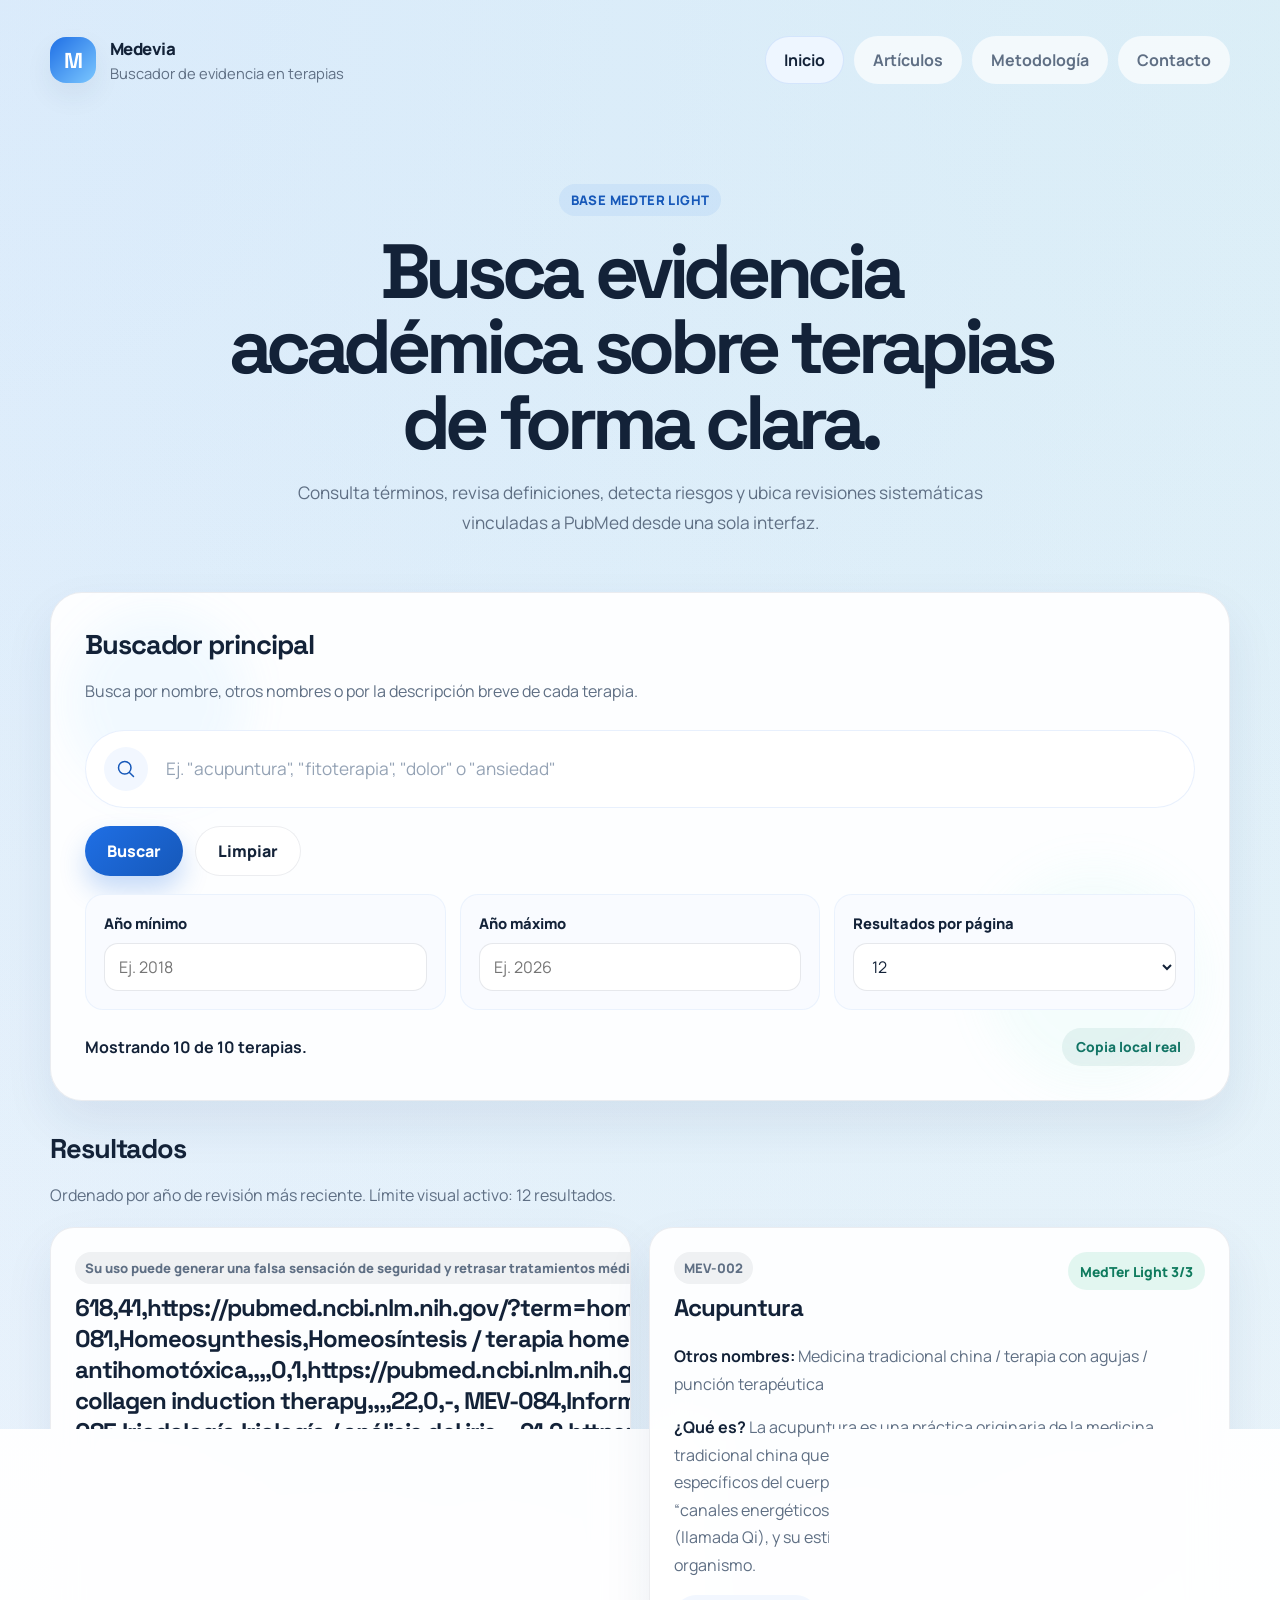
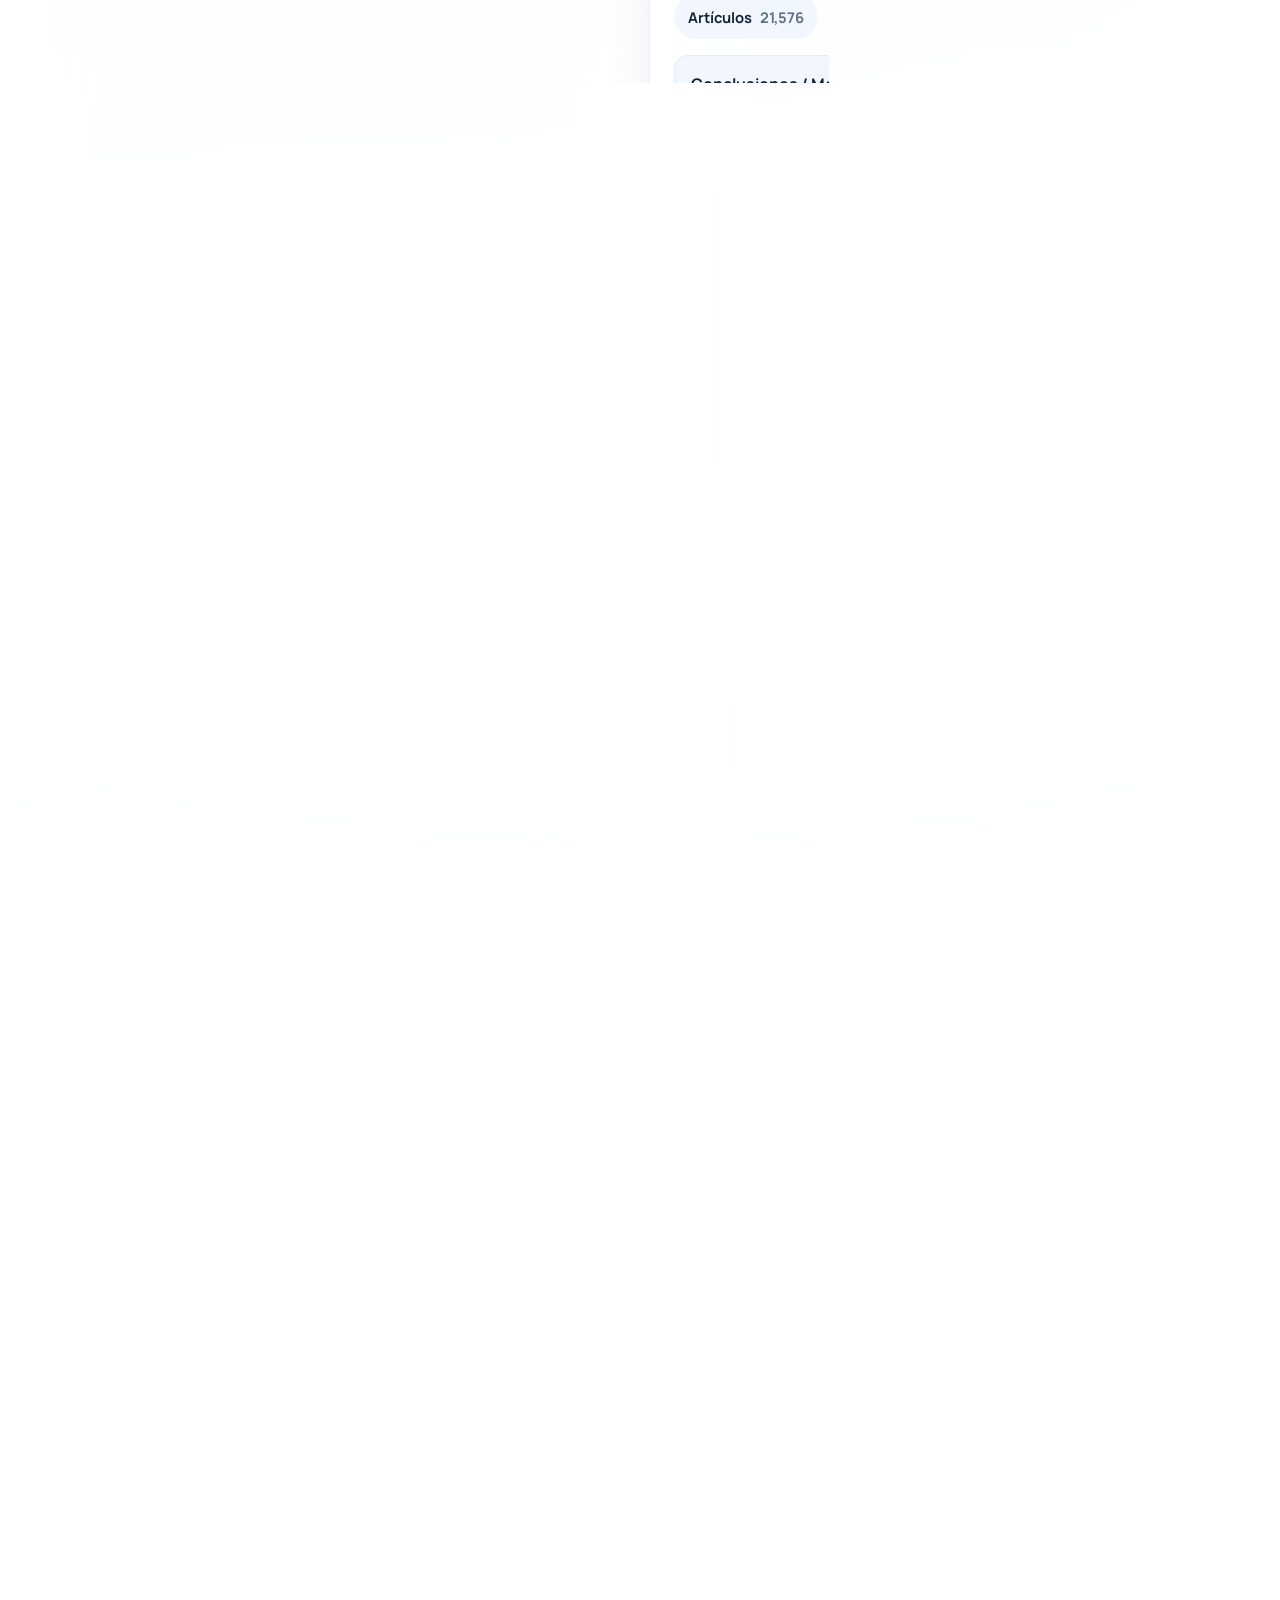
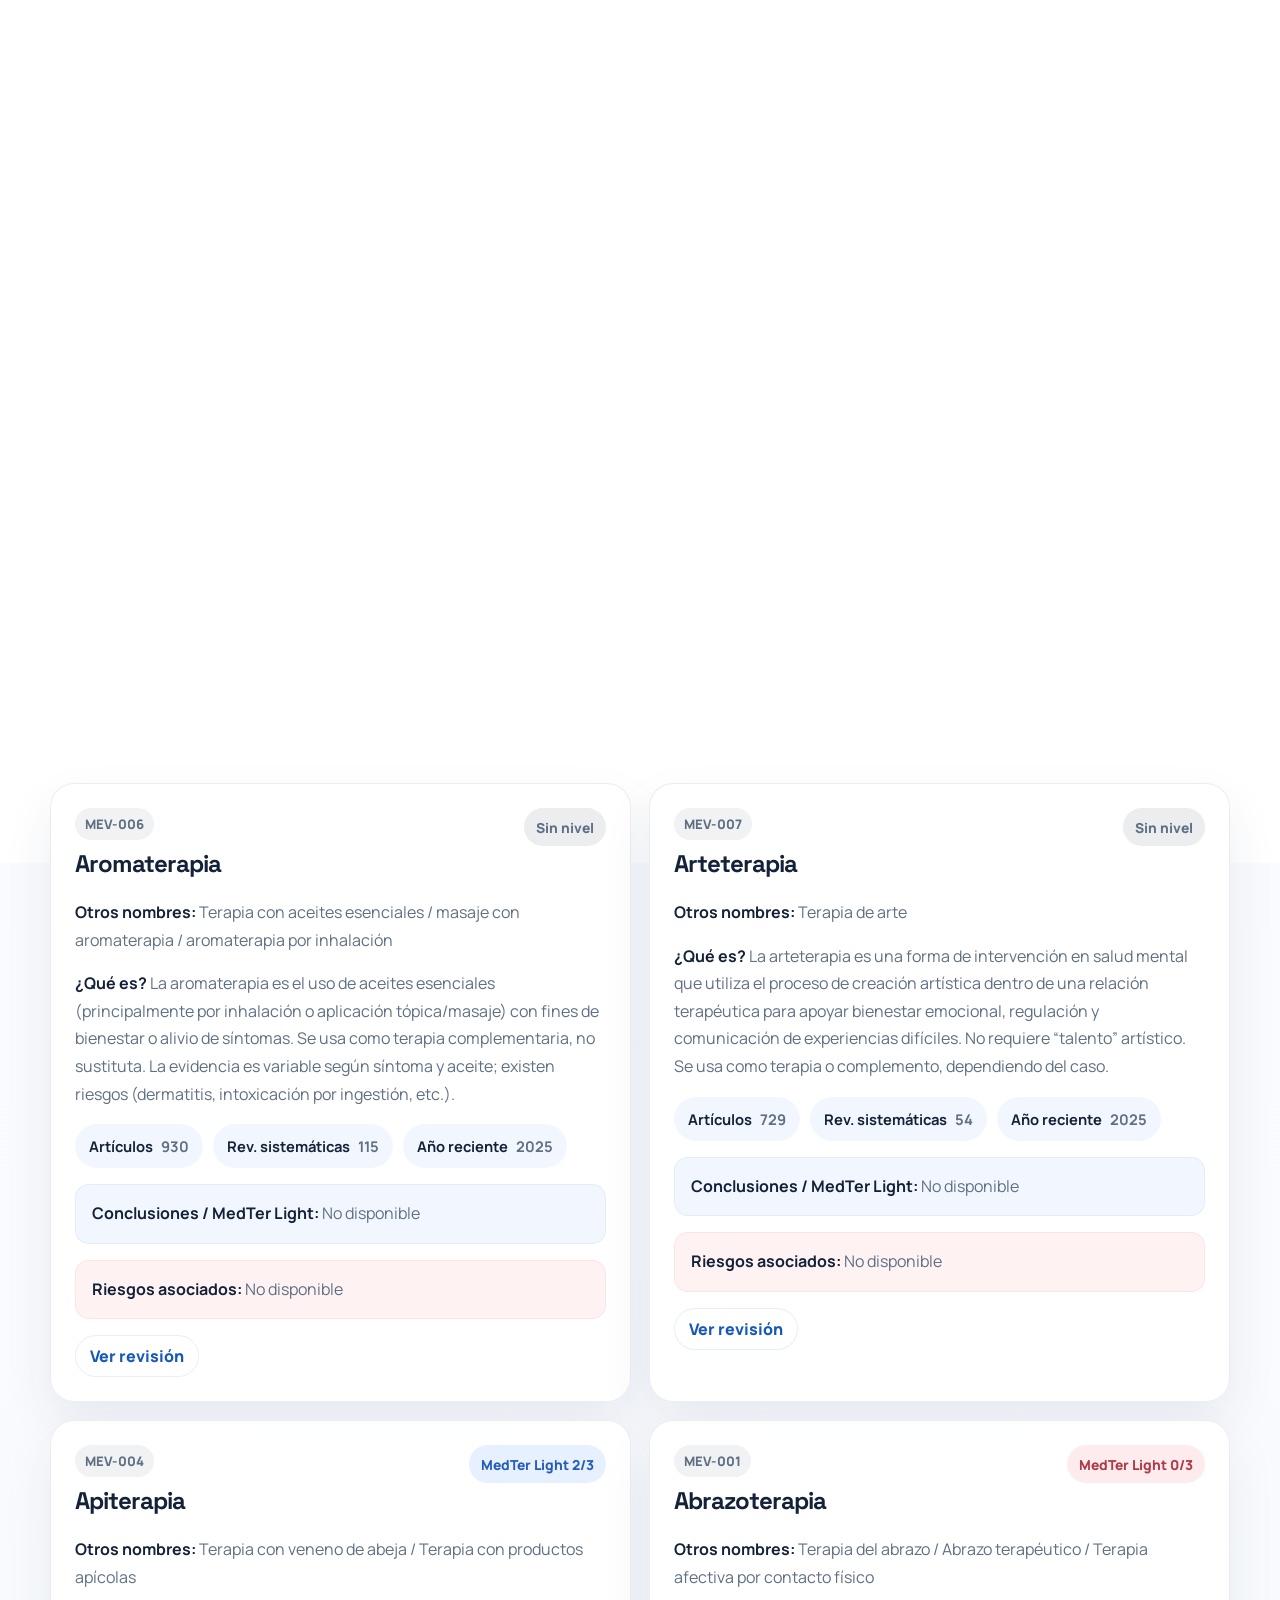
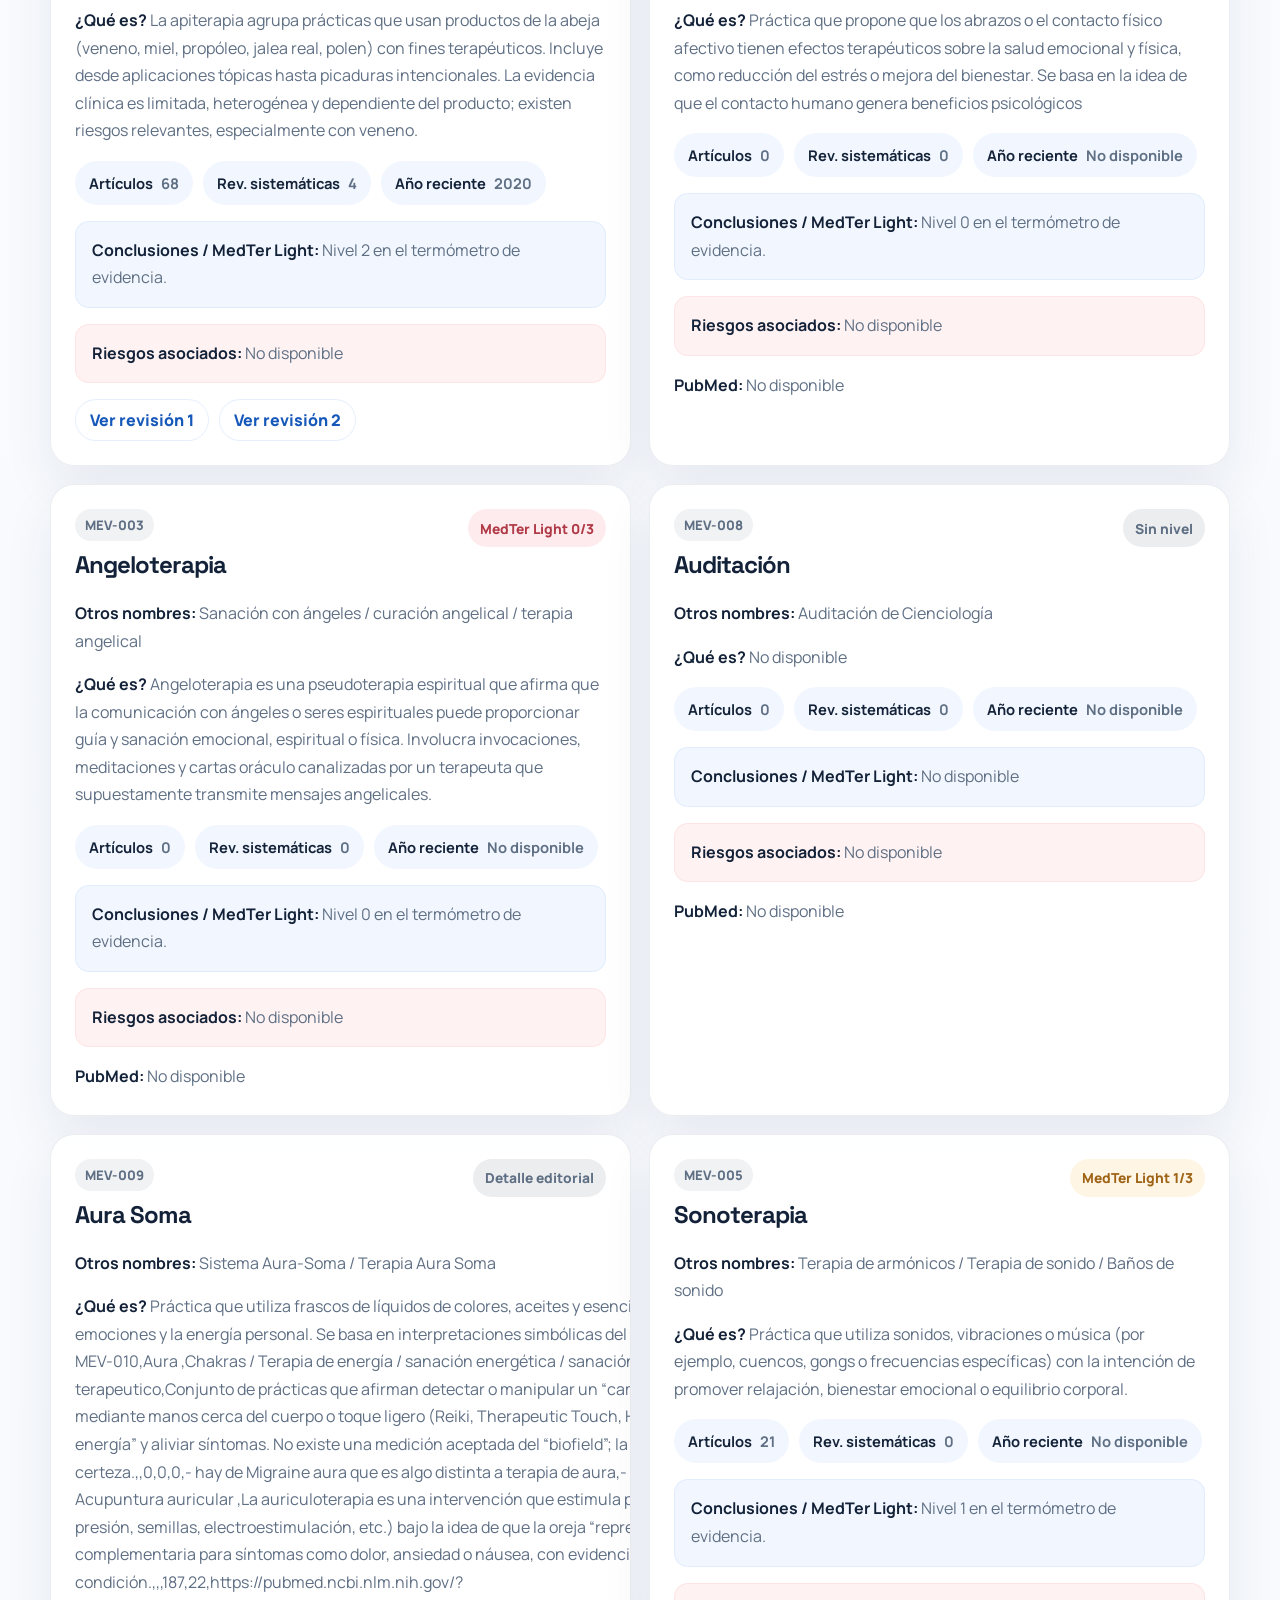
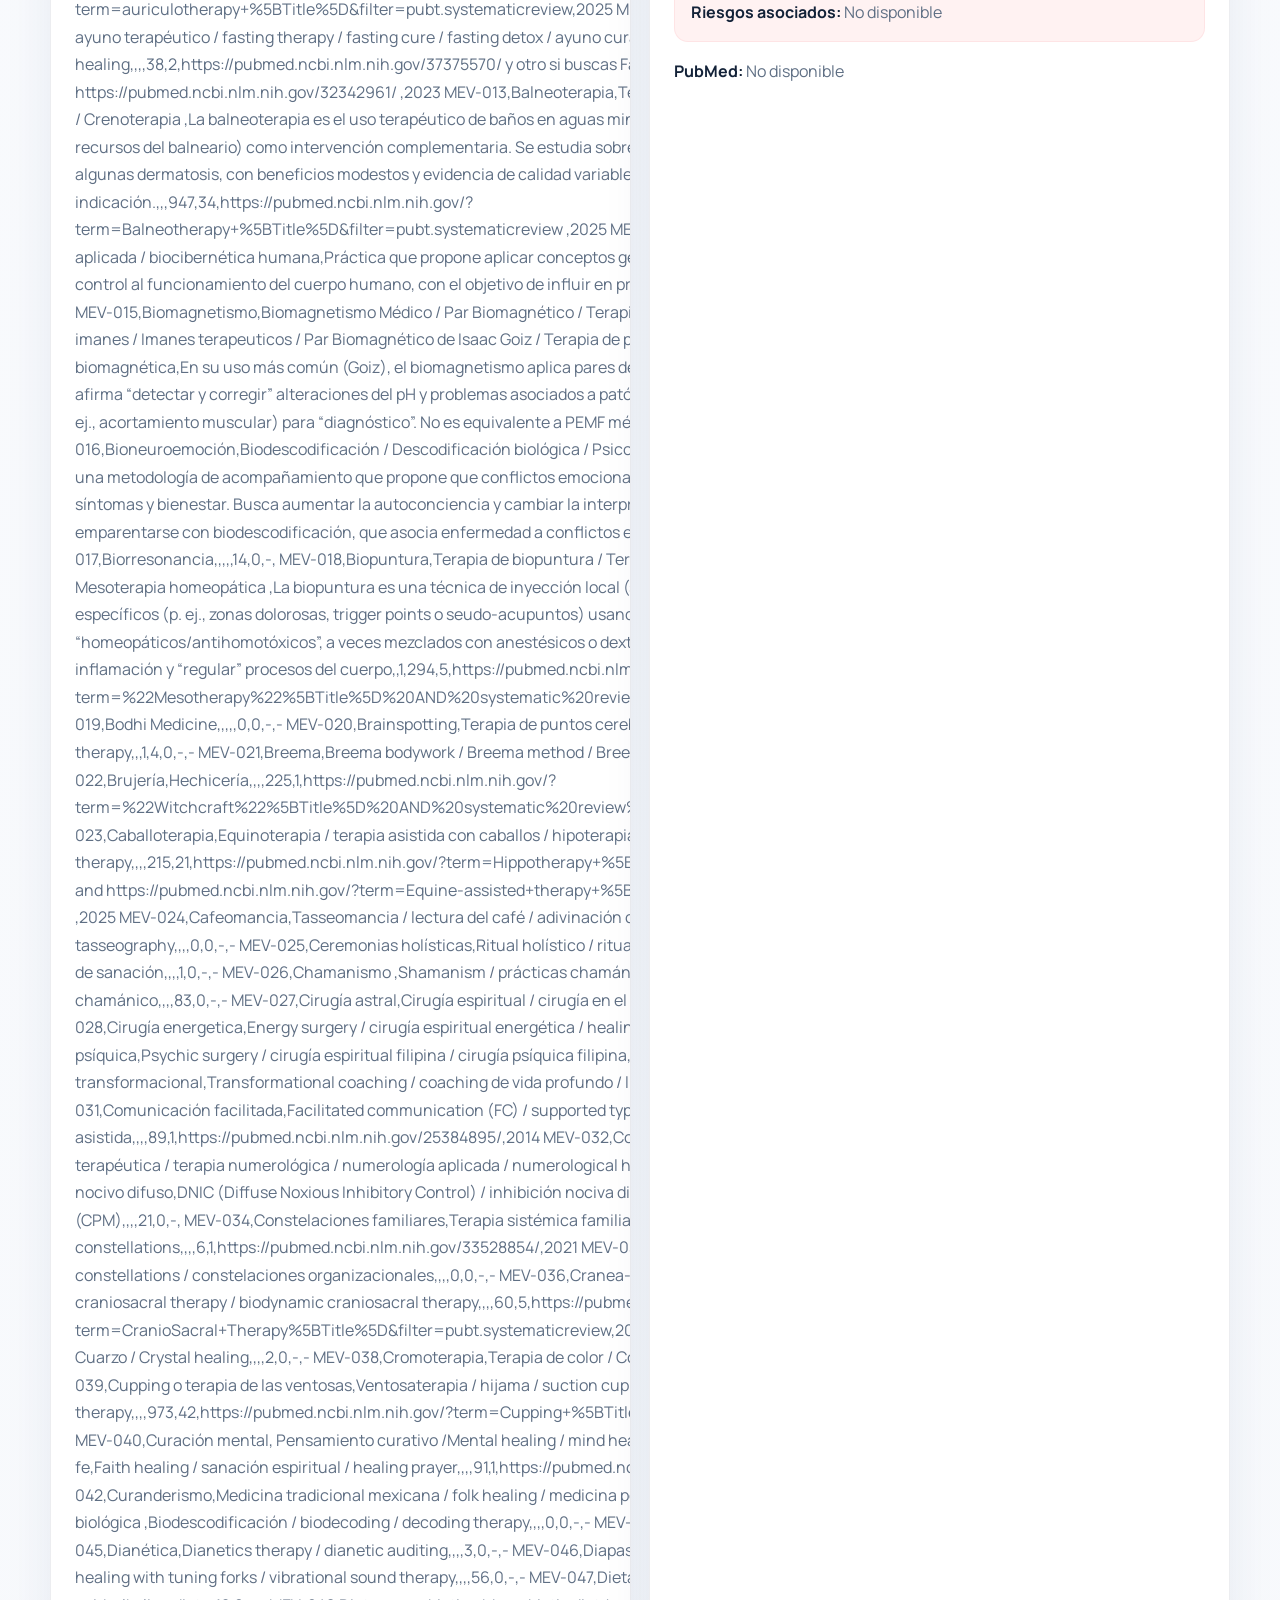
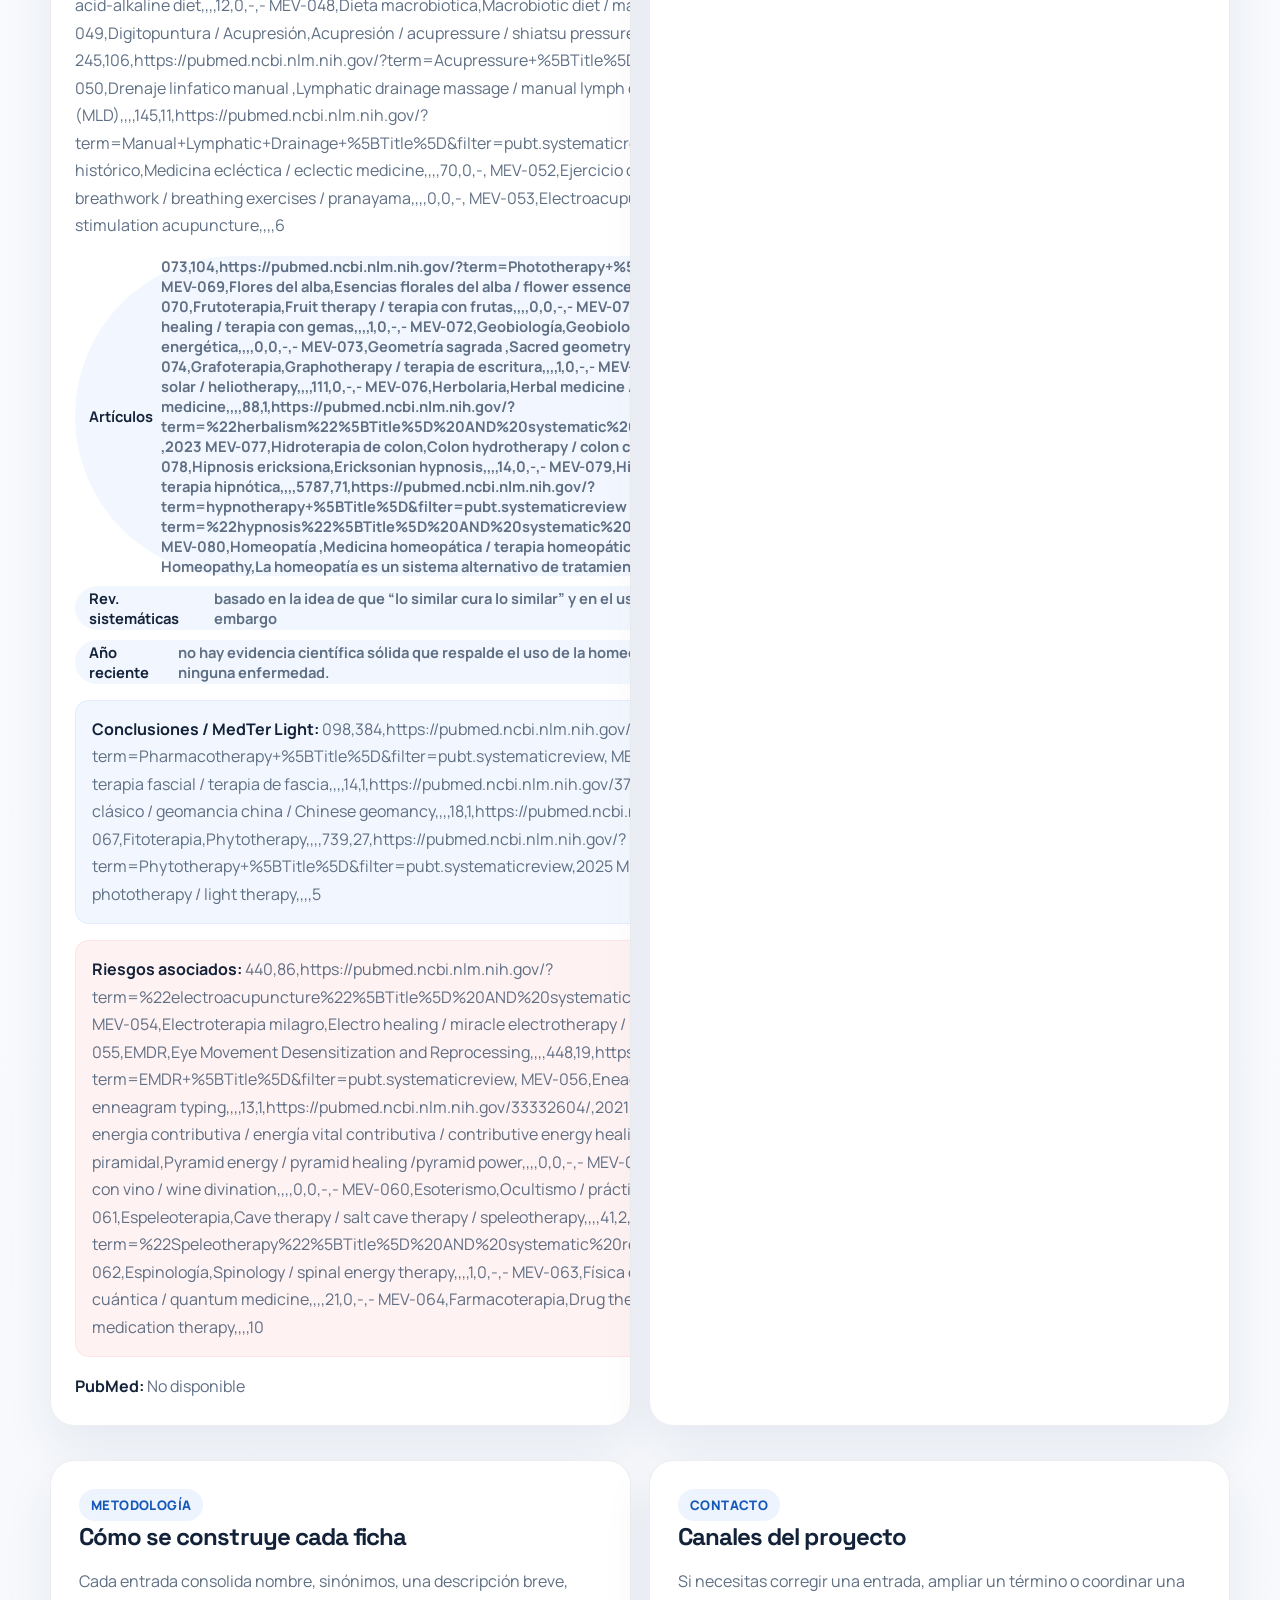
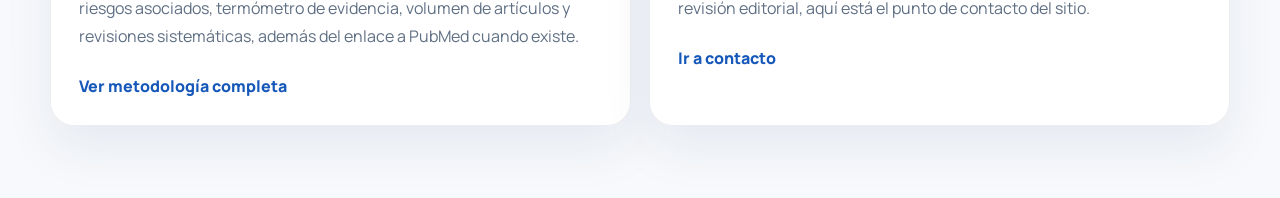
==== index.html @ 3ba4f370 "Primer commit" ====
<!DOCTYPE html>
<html lang="es">
  <head>
    <meta charset="UTF-8" />
    <meta name="viewport" content="width=device-width, initial-scale=1.0" />
    <title>Medevia | Buscador de evidencia</title>
    <link rel="preconnect" href="https://fonts.googleapis.com" />
    <link rel="preconnect" href="https://fonts.gstatic.com" crossorigin />
    <link rel="stylesheet" href="styles.css" />
  </head>
  <body data-page="inicio">
    <div class="page-shell">
      <header class="site-header">
        <a class="brand" href="index.html" aria-label="Ir al inicio de Medevia">
          <span class="brand-mark">M</span>
          <span class="brand-copy">
            <strong>Medevia</strong>
            <span>Buscador de evidencia en terapias</span>
          </span>
        </a>

        <nav class="site-nav" aria-label="Navegación principal">
          <a class="nav-link nav-link--active" href="index.html">Inicio</a>
          <a class="nav-link" href="articulos.html">Artículos</a>
          <a class="nav-link" href="metodologia.html">Metodología</a>
          <a class="nav-link" href="contacto.html">Contacto</a>
        </nav>
      </header>

      <main>
        <section class="hero hero--home">
          <div class="hero__eyebrow">Base MedTer Light</div>
          <h1>Busca evidencia académica sobre terapias de forma clara.</h1>
          <p class="hero__lead">
            Consulta términos, revisa definiciones, detecta riesgos y ubica revisiones
            sistemáticas vinculadas a PubMed desde una sola interfaz.
          </p>
        </section>

        <section class="search-panel" aria-labelledby="buscador-titulo">
          <div class="search-panel__glow search-panel__glow--one"></div>
          <div class="search-panel__glow search-panel__glow--two"></div>

          <div class="section-heading">
            <h2 id="buscador-titulo">Buscador principal</h2>
            <p>
              Busca por nombre, otros nombres o por la descripción breve de cada terapia.
            </p>
          </div>

          <form id="search-form" class="search-form" autocomplete="off">
            <label class="search-bar" for="search-input">
              <span class="search-bar__icon" aria-hidden="true">
                <svg viewBox="0 0 24 24" fill="none">
                  <path
                    d="M10.5 18a7.5 7.5 0 1 1 0-15a7.5 7.5 0 0 1 0 15ZM21 21l-5.2-5.2"
                    stroke="currentColor"
                    stroke-linecap="round"
                    stroke-linejoin="round"
                    stroke-width="1.8"
                  />
                </svg>
              </span>
              <input
                id="search-input"
                name="query"
                type="search"
                placeholder='Ej. "acupuntura", "fitoterapia", "dolor" o "ansiedad"'
              />
            </label>

            <div class="search-actions">
              <button type="submit" class="button button--primary">Buscar</button>
              <button type="button" id="clear-button" class="button button--ghost">
                Limpiar
              </button>
            </div>

            <div class="filters-grid">
              <label class="filter-card" for="min-year">
                <span class="filter-card__label">Año mínimo</span>
                <input id="min-year" name="minYear" type="number" inputmode="numeric" placeholder="Ej. 2018" />
              </label>

              <label class="filter-card" for="max-year">
                <span class="filter-card__label">Año máximo</span>
                <input id="max-year" name="maxYear" type="number" inputmode="numeric" placeholder="Ej. 2026" />
              </label>

              <label class="filter-card" for="results-limit">
                <span class="filter-card__label">Resultados por página</span>
                <select id="results-limit" name="limit">
                  <option value="6">6</option>
                  <option value="12" selected>12</option>
                  <option value="24">24</option>
                  <option value="48">48</option>
                </select>
              </label>
            </div>
          </form>

          <div class="search-status" role="status" aria-live="polite">
            <p id="results-summary">Cargando base de datos…</p>
            <span id="data-source-badge" class="source-badge">Preparando fuente</span>
          </div>
        </section>

        <section class="results-section" aria-labelledby="resultados-titulo">
          <div class="section-heading section-heading--tight">
            <h2 id="resultados-titulo">Resultados</h2>
            <p id="results-meta">Las fichas se ordenan por año de revisión más reciente.</p>
          </div>

          <div id="results-container" class="results-grid"></div>
          <div id="empty-state" class="empty-state" hidden>
            <h3>Sin coincidencias</h3>
            <p>Prueba con otro término o ajusta el rango de años.</p>
          </div>
        </section>

        <section class="info-grid" aria-label="Información complementaria">
          <article class="info-card">
            <div class="info-card__eyebrow">Metodología</div>
            <h2>Cómo se construye cada ficha</h2>
            <p>
              Cada entrada consolida nombre, sinónimos, una descripción breve, riesgos
              asociados, termómetro de evidencia, volumen de artículos y revisiones
              sistemáticas, además del enlace a PubMed cuando existe.
            </p>
            <a class="text-link" href="metodologia.html">Ver metodología completa</a>
          </article>

          <article class="info-card">
            <div class="info-card__eyebrow">Contacto</div>
            <h2>Canales del proyecto</h2>
            <p>
              Si necesitas corregir una entrada, ampliar un término o coordinar una
              revisión editorial, aquí está el punto de contacto del sitio.
            </p>
            <a class="text-link" href="contacto.html">Ir a contacto</a>
          </article>
        </section>
      </main>
    </div>

    <script src="data.js"></script>
    <script src="script.js"></script>
  </body>
</html>
---- styles.css ----
@import url("https://fonts.googleapis.com/css2?family=Manrope:wght@400;500;600;700;800&family=Space+Grotesk:wght@500;700&display=swap");

:root {
  --bg: #f7f9fc;
  --bg-accent: #f9fbff;
  --surface: rgba(255, 255, 255, 0.92);
  --surface-strong: #ffffff;
  --surface-soft: #f2f7ff;
  --stroke: rgba(15, 35, 67, 0.08);
  --stroke-strong: rgba(15, 35, 67, 0.14);
  --text: #132238;
  --text-soft: #5f6f84;
  --primary: #1f6fe5;
  --primary-deep: #1658b9;
  --mint: #dff5ef;
  --blue-tint: #eef6ff;
  --danger-tint: #fff2f2;
  --shadow-lg: 0 22px 50px rgba(27, 54, 96, 0.08);
  --shadow-md: 0 12px 28px rgba(28, 56, 92, 0.07);
  --radius-xl: 32px;
  --radius-lg: 24px;
  --radius-md: 18px;
  --radius-sm: 14px;
  --max-width: 1180px;
}

*,
*::before,
*::after {
  box-sizing: border-box;
}

html {
  scroll-behavior: smooth;
}

body {
  margin: 0;
  min-height: 100vh;
  background:
    radial-gradient(circle at top left, rgba(104, 162, 255, 0.16), transparent 28%),
    radial-gradient(circle at top right, rgba(117, 212, 193, 0.15), transparent 24%),
    linear-gradient(180deg, #fbfcff 0%, var(--bg) 100%);
  color: var(--text);
  font-family: "Manrope", "Segoe UI", sans-serif;
}

a {
  color: inherit;
  text-decoration: none;
}

button,
input,
select {
  font: inherit;
}

.page-shell {
  width: min(calc(100% - 32px), var(--max-width));
  margin: 0 auto;
  padding: 22px 0 72px;
}

.site-header {
  display: flex;
  align-items: center;
  justify-content: space-between;
  gap: 24px;
  padding: 14px 0 22px;
}

.brand {
  display: inline-flex;
  align-items: center;
  gap: 14px;
}

.brand-mark {
  display: grid;
  place-items: center;
  width: 46px;
  height: 46px;
  border-radius: 16px;
  background: linear-gradient(135deg, #1f6fe5 0%, #7bc7ff 100%);
  color: #fff;
  font-family: "Space Grotesk", sans-serif;
  font-size: 1.35rem;
  font-weight: 700;
  box-shadow: var(--shadow-md);
}

.brand-copy {
  display: inline-flex;
  flex-direction: column;
  gap: 3px;
}

.brand-copy strong {
  font-size: 1.05rem;
  font-weight: 800;
  letter-spacing: -0.03em;
}

.brand-copy span {
  color: var(--text-soft);
  font-size: 0.92rem;
}

.site-nav {
  display: flex;
  flex-wrap: wrap;
  justify-content: flex-end;
  gap: 10px;
}

.nav-link {
  padding: 12px 18px;
  border-radius: 999px;
  background: rgba(255, 255, 255, 0.68);
  border: 1px solid transparent;
  color: var(--text-soft);
  font-weight: 700;
  transition:
    transform 180ms ease,
    background-color 180ms ease,
    border-color 180ms ease,
    color 180ms ease;
}

.nav-link:hover,
.nav-link:focus-visible {
  transform: translateY(-1px);
  background: rgba(255, 255, 255, 0.96);
  border-color: rgba(31, 111, 229, 0.12);
  color: var(--text);
}

.nav-link--active {
  background: var(--blue-tint);
  border-color: rgba(31, 111, 229, 0.12);
  color: var(--text);
}

.hero {
  position: relative;
  padding: 62px 24px 34px;
  text-align: center;
}

.hero--home {
  padding-top: 78px;
}

.hero__eyebrow,
.info-card__eyebrow {
  display: inline-flex;
  align-items: center;
  padding: 7px 12px;
  border-radius: 999px;
  background: rgba(31, 111, 229, 0.08);
  color: var(--primary-deep);
  font-size: 0.82rem;
  font-weight: 800;
  letter-spacing: 0.03em;
  text-transform: uppercase;
}

.hero h1 {
  margin: 18px auto 18px;
  max-width: 880px;
  font-family: "Space Grotesk", sans-serif;
  font-size: clamp(2.9rem, 6vw, 5rem);
  line-height: 0.98;
  letter-spacing: -0.07em;
}

.hero__lead {
  margin: 0 auto;
  max-width: 740px;
  color: var(--text-soft);
  font-size: 1.08rem;
  line-height: 1.75;
}

.search-panel,
.info-card,
.result-card,
.empty-state {
  position: relative;
  overflow: hidden;
  background: var(--surface);
  border: 1px solid var(--stroke);
  box-shadow: var(--shadow-lg);
  backdrop-filter: blur(18px);
}

.search-panel {
  margin-top: 20px;
  padding: 34px;
  border-radius: var(--radius-xl);
}

.search-panel__glow {
  position: absolute;
  border-radius: 999px;
  filter: blur(22px);
  opacity: 0.55;
  pointer-events: none;
}

.search-panel__glow--one {
  inset: 18px auto auto 16px;
  width: 180px;
  height: 180px;
  background: rgba(123, 199, 255, 0.17);
}

.search-panel__glow--two {
  inset: auto 24px 12px auto;
  width: 220px;
  height: 220px;
  background: rgba(154, 239, 223, 0.16);
}

.section-heading {
  position: relative;
  z-index: 1;
  margin-bottom: 24px;
}

.section-heading h2,
.info-card h2,
.empty-state h3,
.result-card__title {
  margin: 0;
  font-family: "Space Grotesk", sans-serif;
  letter-spacing: -0.04em;
}

.section-heading h2 {
  font-size: 1.7rem;
}

.section-heading p,
.info-card p,
.result-card p,
.empty-state p {
  color: var(--text-soft);
  line-height: 1.72;
}

.section-heading--tight {
  margin-bottom: 18px;
}

.search-form {
  position: relative;
  z-index: 1;
  display: grid;
  gap: 18px;
}

.search-bar {
  display: grid;
  grid-template-columns: auto 1fr;
  align-items: center;
  gap: 16px;
  padding: 16px 18px;
  border-radius: 999px;
  background: var(--surface-strong);
  border: 1px solid rgba(31, 111, 229, 0.1);
  box-shadow: inset 0 1px 0 rgba(255, 255, 255, 0.65);
}

.search-bar:focus-within {
  border-color: rgba(31, 111, 229, 0.28);
  box-shadow:
    0 0 0 6px rgba(31, 111, 229, 0.08),
    inset 0 1px 0 rgba(255, 255, 255, 0.65);
}

.search-bar__icon {
  display: grid;
  place-items: center;
  width: 44px;
  height: 44px;
  border-radius: 50%;
  background: var(--surface-soft);
  color: var(--primary-deep);
}

.search-bar__icon svg {
  width: 20px;
  height: 20px;
}

.search-bar input {
  width: 100%;
  border: 0;
  outline: none;
  background: transparent;
  color: var(--text);
  font-size: 1.08rem;
}

.search-bar input::placeholder {
  color: #95a3b5;
}

.search-actions {
  display: flex;
  flex-wrap: wrap;
  gap: 12px;
}

.button {
  display: inline-flex;
  align-items: center;
  justify-content: center;
  min-height: 50px;
  padding: 0 22px;
  border: 0;
  border-radius: 999px;
  cursor: pointer;
  font-weight: 800;
  transition:
    transform 180ms ease,
    box-shadow 180ms ease,
    background-color 180ms ease,
    color 180ms ease;
}

.button:hover,
.button:focus-visible {
  transform: translateY(-1px);
}

.button--primary {
  background: linear-gradient(135deg, var(--primary) 0%, var(--primary-deep) 100%);
  color: #fff;
  box-shadow: 0 14px 26px rgba(31, 111, 229, 0.25);
}

.button--primary:hover,
.button--primary:focus-visible {
  box-shadow: 0 16px 30px rgba(31, 111, 229, 0.32);
}

.button--ghost {
  background: rgba(255, 255, 255, 0.92);
  border: 1px solid rgba(15, 35, 67, 0.08);
  color: var(--text);
}

.button--inline {
  width: fit-content;
  margin-top: 8px;
}

.filters-grid {
  display: grid;
  grid-template-columns: repeat(3, minmax(0, 1fr));
  gap: 14px;
}

.filter-card {
  display: grid;
  gap: 10px;
  padding: 18px;
  border-radius: var(--radius-md);
  background: var(--bg-accent);
  border: 1px solid rgba(127, 172, 235, 0.12);
}

.filter-card__label {
  font-size: 0.92rem;
  font-weight: 800;
}

.filter-card input,
.filter-card select {
  min-height: 48px;
  border-radius: 14px;
  border: 1px solid rgba(15, 35, 67, 0.1);
  background: #fff;
  padding: 0 14px;
  outline: none;
  color: var(--text);
}

.filter-card input:focus,
.filter-card select:focus {
  border-color: rgba(31, 111, 229, 0.24);
  box-shadow: 0 0 0 5px rgba(31, 111, 229, 0.08);
}

.search-status {
  position: relative;
  z-index: 1;
  margin-top: 18px;
  display: flex;
  align-items: center;
  justify-content: space-between;
  gap: 14px;
}

.search-status p {
  margin: 0;
  font-weight: 700;
}

.source-badge {
  display: inline-flex;
  align-items: center;
  min-height: 38px;
  padding: 0 14px;
  border-radius: 999px;
  background: rgba(17, 116, 102, 0.08);
  color: #137566;
  font-size: 0.86rem;
  font-weight: 800;
}

.results-section {
  margin-top: 30px;
}

.results-meta {
  margin: 0;
}

.results-grid {
  display: grid;
  grid-template-columns: repeat(2, minmax(0, 1fr));
  gap: 18px;
}

.result-card {
  padding: 24px;
  border-radius: var(--radius-lg);
  transition:
    transform 180ms ease,
    box-shadow 180ms ease,
    border-color 180ms ease;
}

.result-card:hover {
  transform: translateY(-4px);
  box-shadow: 0 24px 42px rgba(22, 52, 90, 0.11);
  border-color: rgba(31, 111, 229, 0.14);
}

.result-card__top {
  display: flex;
  align-items: flex-start;
  justify-content: space-between;
  gap: 18px;
}

.result-card__title-wrap {
  display: grid;
  gap: 8px;
}

.result-card__title {
  font-size: 1.5rem;
}

.result-card__id {
  display: inline-flex;
  width: fit-content;
  padding: 7px 10px;
  border-radius: 999px;
  background: rgba(19, 34, 56, 0.06);
  color: var(--text-soft);
  font-size: 0.82rem;
  font-weight: 800;
}

.result-card__aliases {
  margin: 0;
}

.result-card__aliases strong,
.result-card__body strong,
.meta-chip strong {
  color: var(--text);
}

.result-card__body {
  display: grid;
  gap: 16px;
  margin-top: 20px;
}

.result-card__summary {
  margin: 0;
}

.meta-grid {
  display: flex;
  flex-wrap: wrap;
  gap: 10px;
}

.meta-chip {
  display: inline-flex;
  align-items: center;
  gap: 8px;
  min-height: 44px;
  padding: 0 14px;
  border-radius: 999px;
  background: var(--surface-soft);
  color: var(--text-soft);
  font-size: 0.92rem;
  font-weight: 700;
}

.evidence-box {
  padding: 15px 16px;
  border-radius: var(--radius-sm);
  background: var(--surface-soft);
  border: 1px solid rgba(31, 111, 229, 0.08);
}

.evidence-box p,
.risk-box p {
  margin: 0;
}

.evidence-badge {
  display: inline-flex;
  align-items: center;
  min-height: 38px;
  padding: 0 12px;
  border-radius: 999px;
  font-size: 0.86rem;
  font-weight: 800;
}

.evidence-badge--0 {
  background: rgba(244, 91, 105, 0.12);
  color: #b03a47;
}

.evidence-badge--1 {
  background: rgba(255, 189, 86, 0.16);
  color: #9f6316;
}

.evidence-badge--2 {
  background: rgba(94, 151, 255, 0.15);
  color: #245dbb;
}

.evidence-badge--3 {
  background: rgba(80, 199, 160, 0.16);
  color: #0f7b5e;
}

.evidence-badge--na {
  background: rgba(19, 34, 56, 0.08);
  color: var(--text-soft);
}

.risk-box {
  padding: 15px 16px;
  border-radius: var(--radius-sm);
  background: var(--danger-tint);
  border: 1px solid rgba(244, 91, 105, 0.09);
}

.links-row {
  display: flex;
  flex-wrap: wrap;
  gap: 10px;
}

.link-pill {
  display: inline-flex;
  align-items: center;
  min-height: 42px;
  padding: 0 14px;
  border-radius: 999px;
  background: #fff;
  border: 1px solid rgba(31, 111, 229, 0.11);
  color: var(--primary-deep);
  font-weight: 800;
  transition:
    transform 180ms ease,
    background-color 180ms ease,
    border-color 180ms ease;
}

.link-pill:hover,
.link-pill:focus-visible {
  transform: translateY(-1px);
  background: var(--surface-soft);
  border-color: rgba(31, 111, 229, 0.2);
}

.empty-state {
  margin-top: 18px;
  padding: 40px 24px;
  border-radius: var(--radius-lg);
  text-align: center;
}

.info-grid {
  display: grid;
  grid-template-columns: repeat(2, minmax(0, 1fr));
  gap: 18px;
  margin-top: 34px;
}

.info-grid--single,
.methodology-list {
  display: grid;
  gap: 18px;
  margin-top: 26px;
}

.info-card {
  padding: 28px;
  border-radius: var(--radius-lg);
}

.text-link {
  display: inline-flex;
  width: fit-content;
  margin-top: 8px;
  color: var(--primary-deep);
  font-weight: 800;
}

.text-link:hover,
.text-link:focus-visible {
  text-decoration: underline;
}

@media (max-width: 980px) {
  .site-header,
  .search-status,
  .result-card__top {
    flex-direction: column;
    align-items: stretch;
  }

  .site-nav {
    justify-content: flex-start;
  }

  .filters-grid,
  .results-grid,
  .info-grid {
    grid-template-columns: 1fr;
  }
}

@media (max-width: 720px) {
  .page-shell {
    width: min(calc(100% - 20px), var(--max-width));
  }

  .hero,
  .hero--home {
    padding-left: 8px;
    padding-right: 8px;
  }

  .search-panel,
  .result-card,
  .info-card {
    padding: 22px;
  }

  .search-bar {
    border-radius: 24px;
  }
}
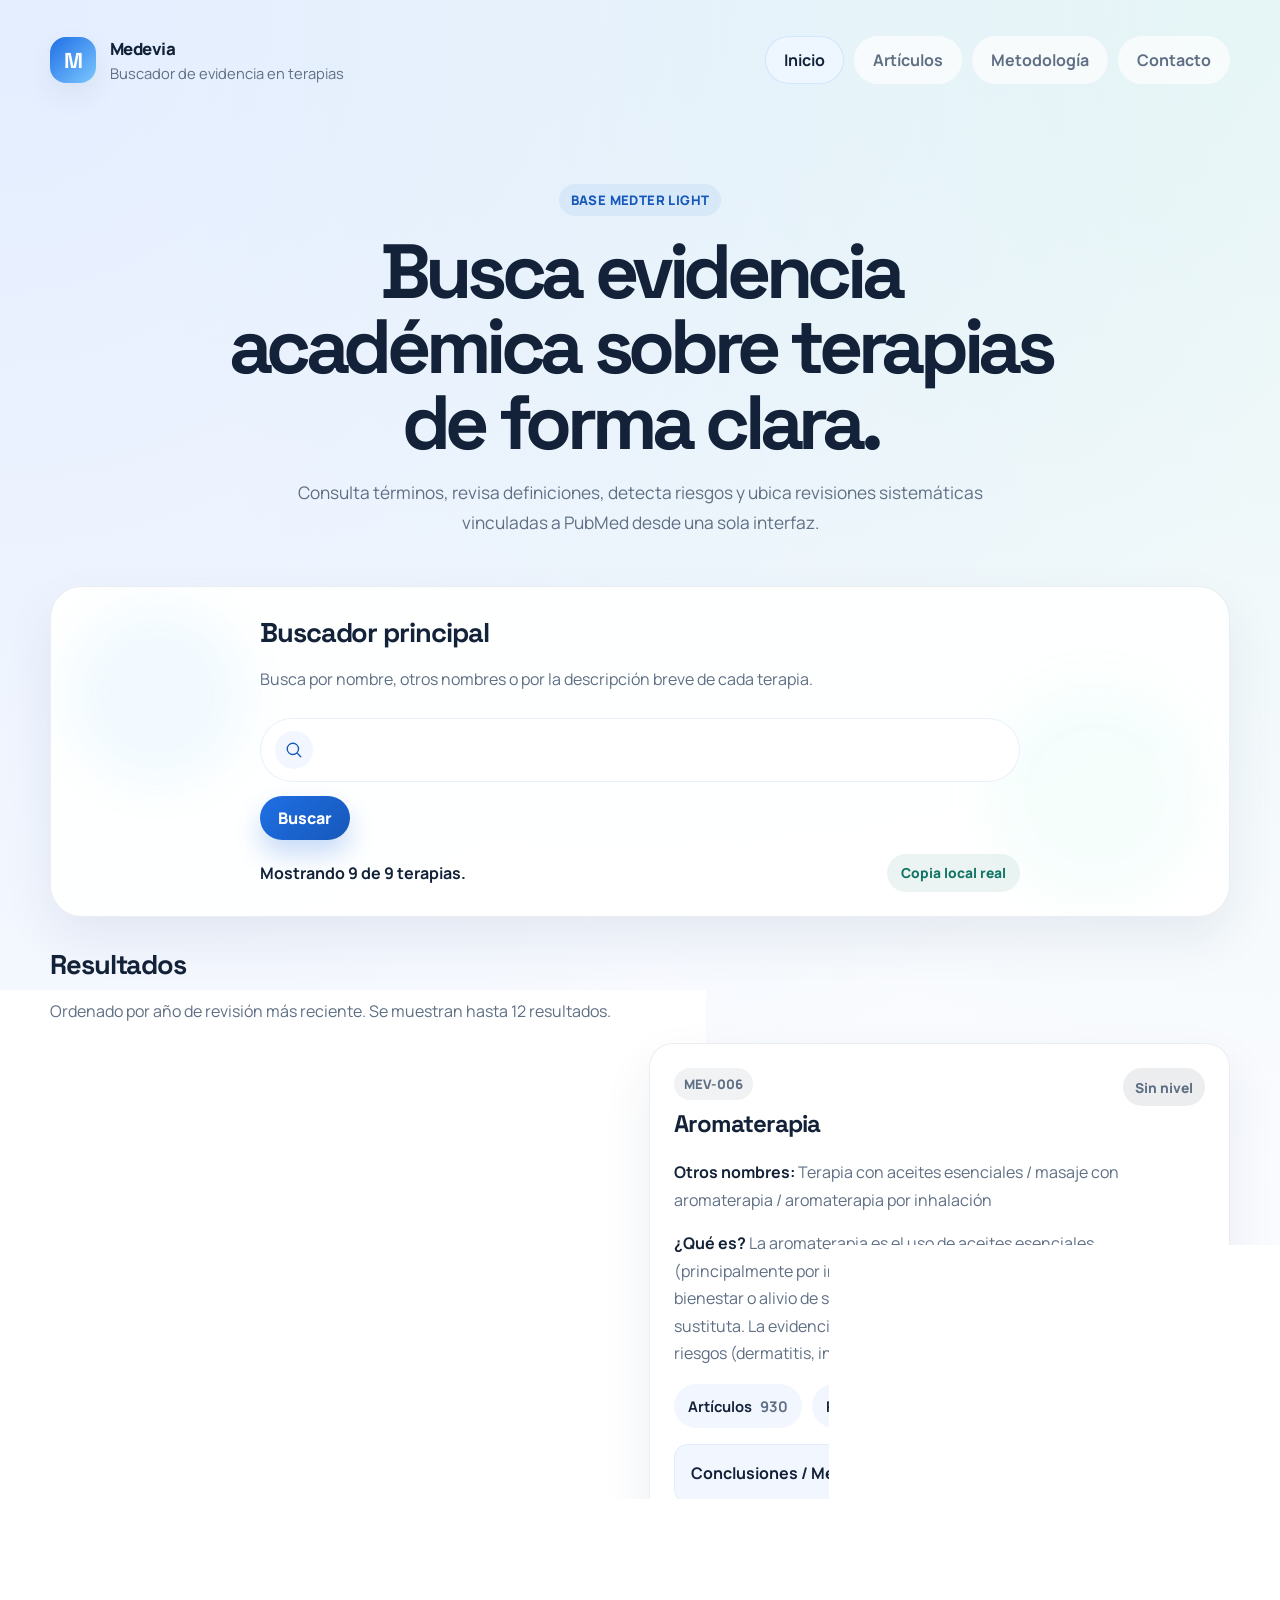
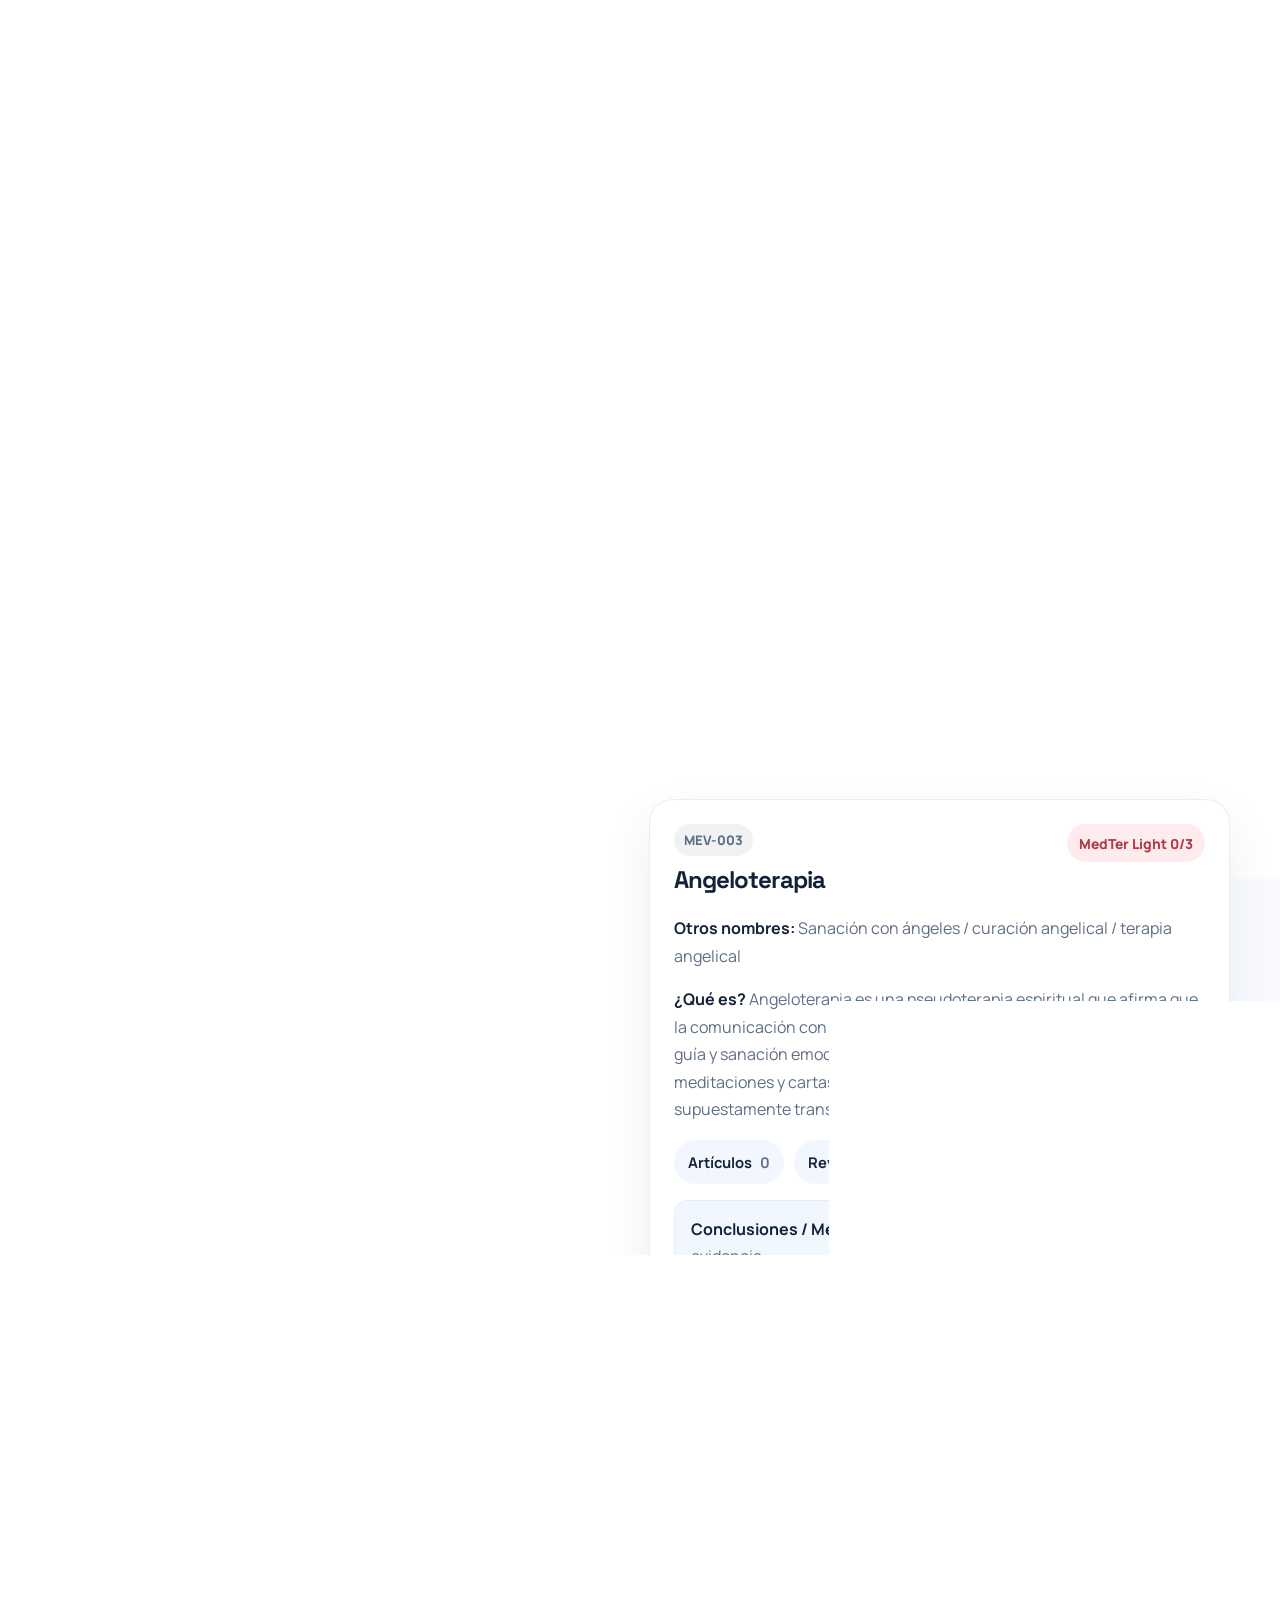
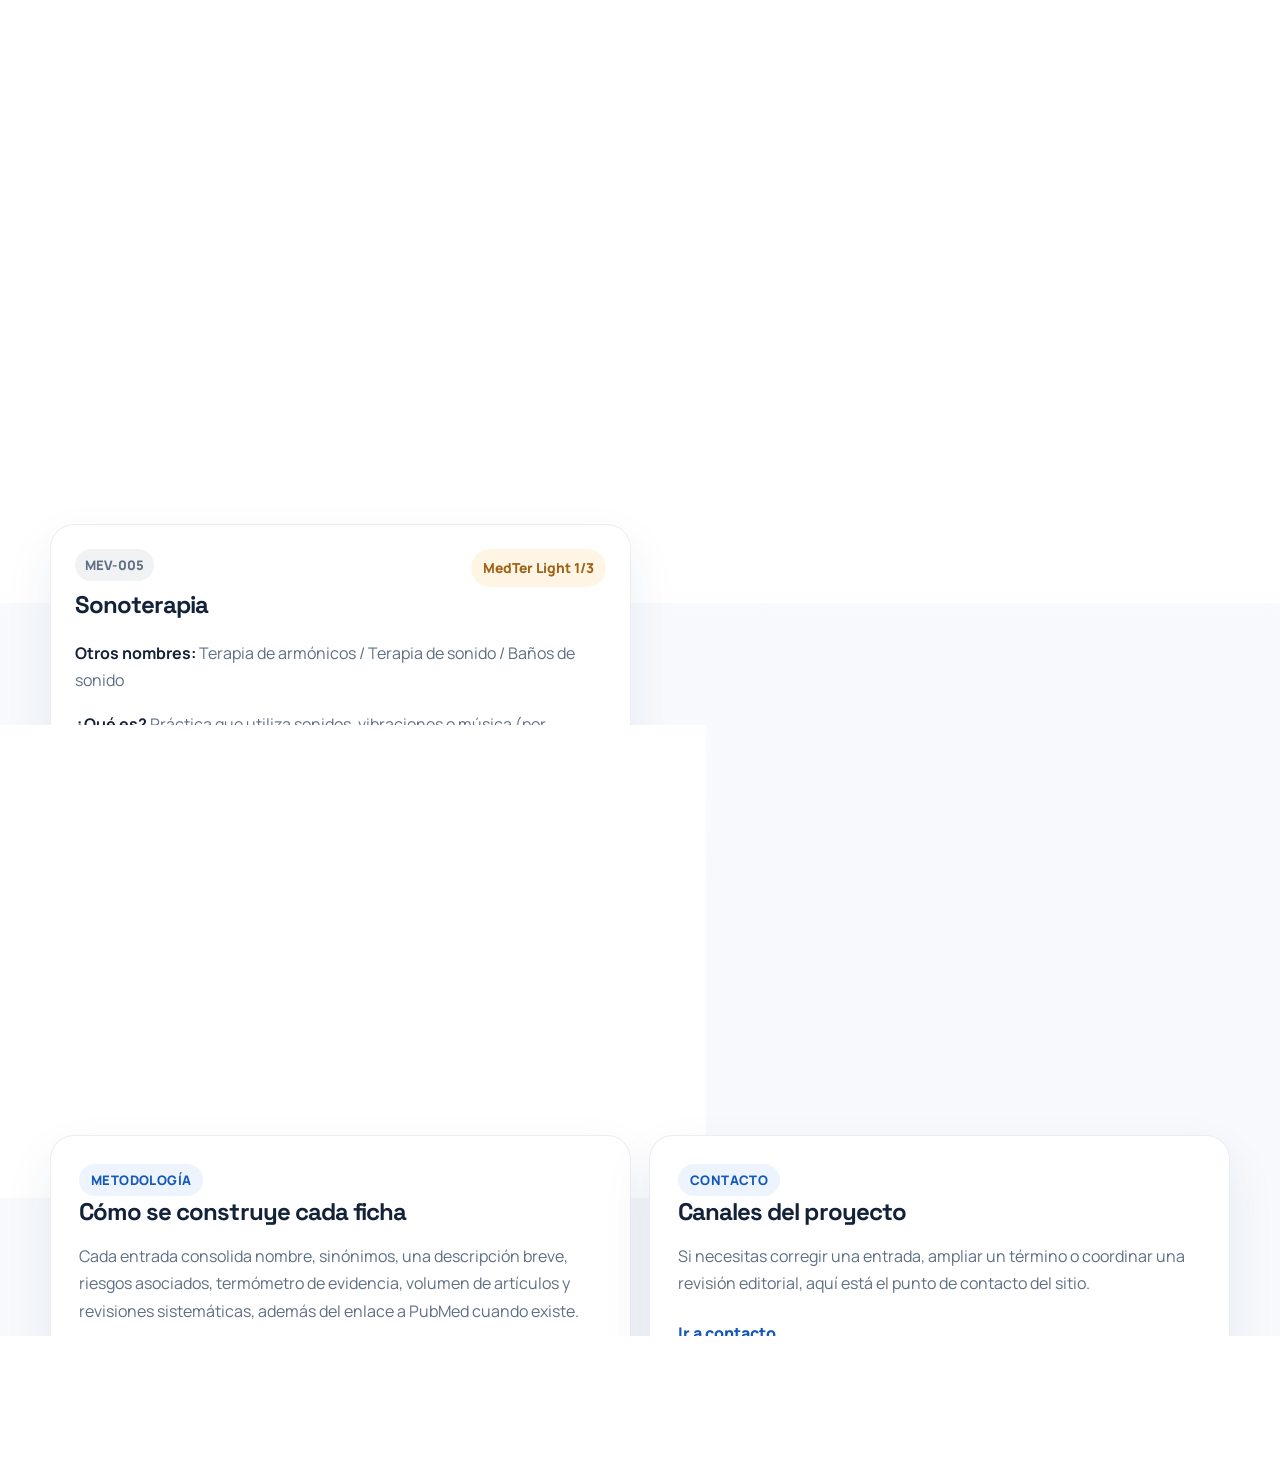
==== commit 20fa14cb: "cambios" ====
--- a/index.html
+++ b/index.html
@@ -44,7 +44,8 @@
           <div class="section-heading">
             <h2 id="buscador-titulo">Buscador principal</h2>
             <p>
-              Busca por nombre, otros nombres o por la descripción breve de cada terapia.
+              Busca por nombre, otros nombres o por la descripción breve de cada
+              terapia.
             </p>
           </div>
 
@@ -65,42 +66,16 @@
                 id="search-input"
                 name="query"
                 type="search"
-                placeholder='Ej. "acupuntura", "fitoterapia", "dolor" o "ansiedad"'
               />
             </label>
 
             <div class="search-actions">
               <button type="submit" class="button button--primary">Buscar</button>
-              <button type="button" id="clear-button" class="button button--ghost">
-                Limpiar
-              </button>
-            </div>
-
-            <div class="filters-grid">
-              <label class="filter-card" for="min-year">
-                <span class="filter-card__label">Año mínimo</span>
-                <input id="min-year" name="minYear" type="number" inputmode="numeric" placeholder="Ej. 2018" />
-              </label>
-
-              <label class="filter-card" for="max-year">
-                <span class="filter-card__label">Año máximo</span>
-                <input id="max-year" name="maxYear" type="number" inputmode="numeric" placeholder="Ej. 2026" />
-              </label>
-
-              <label class="filter-card" for="results-limit">
-                <span class="filter-card__label">Resultados por página</span>
-                <select id="results-limit" name="limit">
-                  <option value="6">6</option>
-                  <option value="12" selected>12</option>
-                  <option value="24">24</option>
-                  <option value="48">48</option>
-                </select>
-              </label>
             </div>
           </form>
 
           <div class="search-status" role="status" aria-live="polite">
-            <p id="results-summary">Cargando base de datos…</p>
+            <p id="results-summary">Cargando base de datos...</p>
             <span id="data-source-badge" class="source-badge">Preparando fuente</span>
           </div>
         </section>
@@ -114,7 +89,7 @@
           <div id="results-container" class="results-grid"></div>
           <div id="empty-state" class="empty-state" hidden>
             <h3>Sin coincidencias</h3>
-            <p>Prueba con otro término o ajusta el rango de años.</p>
+            <p>Prueba con otro término de búsqueda.</p>
           </div>
         </section>
 
--- a/styles.css
+++ b/styles.css
@@ -196,8 +196,8 @@
 }
 
 .search-panel {
-  margin-top: 20px;
-  padding: 34px;
+  margin-top: 14px;
+  padding: 28px 28px 24px;
   border-radius: var(--radius-xl);
 }
 
@@ -227,6 +227,14 @@
   position: relative;
   z-index: 1;
   margin-bottom: 24px;
+}
+
+.search-panel .section-heading,
+.search-form,
+.search-status {
+  max-width: 760px;
+  margin-left: auto;
+  margin-right: auto;
 }
 
 .section-heading h2,
@@ -258,15 +266,15 @@
   position: relative;
   z-index: 1;
   display: grid;
-  gap: 18px;
+  gap: 14px;
 }
 
 .search-bar {
   display: grid;
   grid-template-columns: auto 1fr;
   align-items: center;
-  gap: 16px;
-  padding: 16px 18px;
+  gap: 12px;
+  padding: 12px 14px;
   border-radius: 999px;
   background: var(--surface-strong);
   border: 1px solid rgba(31, 111, 229, 0.1);
@@ -283,16 +291,16 @@
 .search-bar__icon {
   display: grid;
   place-items: center;
-  width: 44px;
-  height: 44px;
+  width: 38px;
+  height: 38px;
   border-radius: 50%;
   background: var(--surface-soft);
   color: var(--primary-deep);
 }
 
 .search-bar__icon svg {
-  width: 20px;
-  height: 20px;
+  width: 18px;
+  height: 18px;
 }
 
 .search-bar input {
@@ -301,7 +309,7 @@
   outline: none;
   background: transparent;
   color: var(--text);
-  font-size: 1.08rem;
+  font-size: 1rem;
 }
 
 .search-bar input::placeholder {
@@ -311,15 +319,15 @@
 .search-actions {
   display: flex;
   flex-wrap: wrap;
-  gap: 12px;
+  gap: 10px;
 }
 
 .button {
   display: inline-flex;
   align-items: center;
   justify-content: center;
-  min-height: 50px;
-  padding: 0 22px;
+  min-height: 44px;
+  padding: 0 18px;
   border: 0;
   border-radius: 999px;
   cursor: pointer;
@@ -358,47 +366,10 @@
   margin-top: 8px;
 }
 
-.filters-grid {
-  display: grid;
-  grid-template-columns: repeat(3, minmax(0, 1fr));
-  gap: 14px;
-}
-
-.filter-card {
-  display: grid;
-  gap: 10px;
-  padding: 18px;
-  border-radius: var(--radius-md);
-  background: var(--bg-accent);
-  border: 1px solid rgba(127, 172, 235, 0.12);
-}
-
-.filter-card__label {
-  font-size: 0.92rem;
-  font-weight: 800;
-}
-
-.filter-card input,
-.filter-card select {
-  min-height: 48px;
-  border-radius: 14px;
-  border: 1px solid rgba(15, 35, 67, 0.1);
-  background: #fff;
-  padding: 0 14px;
-  outline: none;
-  color: var(--text);
-}
-
-.filter-card input:focus,
-.filter-card select:focus {
-  border-color: rgba(31, 111, 229, 0.24);
-  box-shadow: 0 0 0 5px rgba(31, 111, 229, 0.08);
-}
-
 .search-status {
   position: relative;
   z-index: 1;
-  margin-top: 18px;
+  margin-top: 14px;
   display: flex;
   align-items: center;
   justify-content: space-between;
@@ -651,7 +622,6 @@
     justify-content: flex-start;
   }
 
-  .filters-grid,
   .results-grid,
   .info-grid {
     grid-template-columns: 1fr;
@@ -678,4 +648,10 @@
   .search-bar {
     border-radius: 24px;
   }
-}
+
+  .search-panel .section-heading,
+  .search-form,
+  .search-status {
+    max-width: none;
+  }
+}
